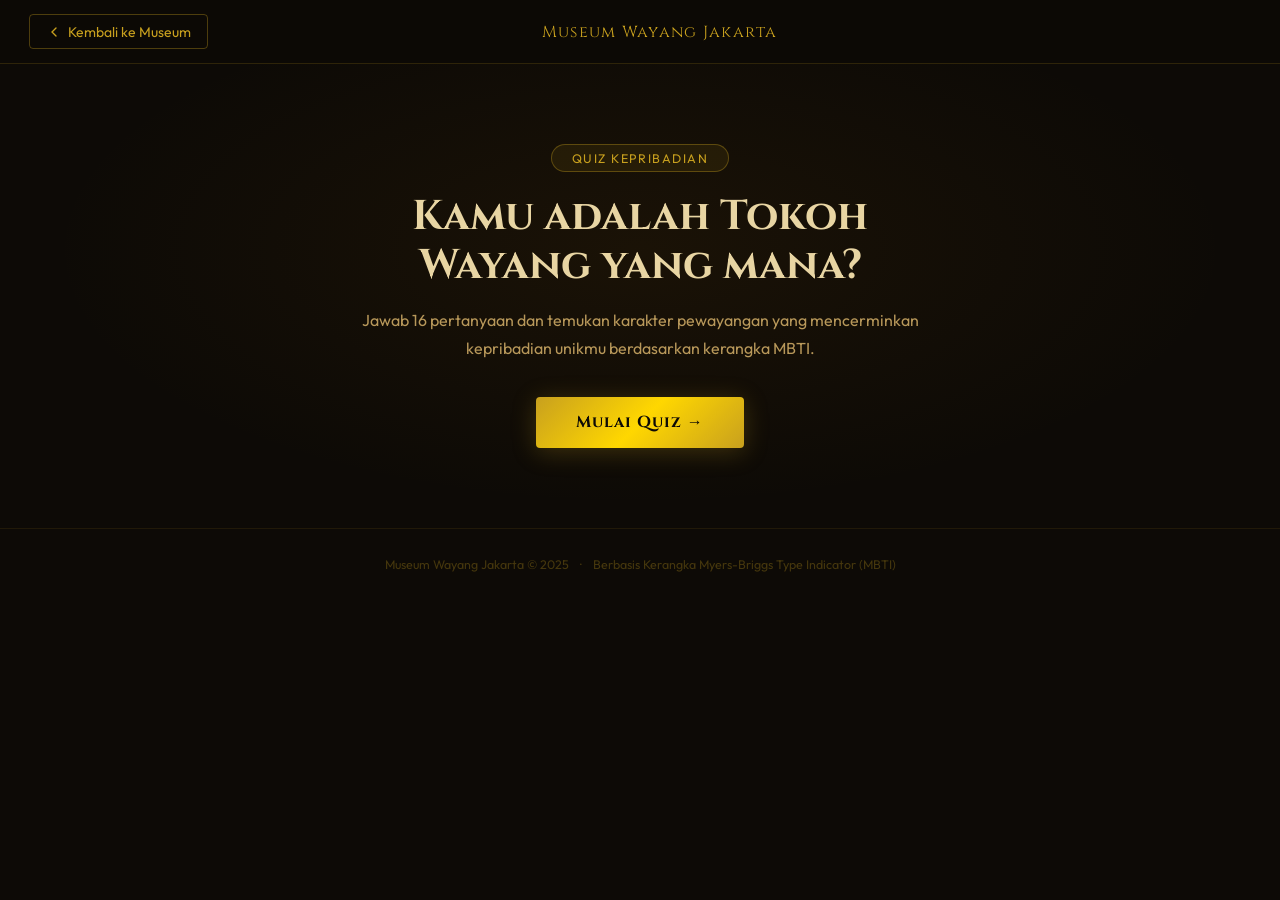
==== mbti-wayang/index.html @ e7915f81 "Upload bersih Museum Wayang" ====
﻿<!DOCTYPE html>
<html lang="id">
<head>
    <meta charset="UTF-8">
    <meta name="viewport" content="width=device-width, initial-scale=1.0">
    <title>Quiz MBTI Wayang — Museum Wayang Jakarta</title>
    <link href="https://fonts.googleapis.com/css2?family=Cinzel:wght@400;700&family=Outfit:wght@300;400;600&display=swap" rel="stylesheet">
    <link rel="stylesheet" href="style.css" />
</head>
<body>
    <header class="site-header">
        <button class="back-btn" onclick="window.location.href='../index.html'">
          <svg viewBox="0 0 24 24" fill="none" stroke="currentColor" stroke-width="2" stroke-linecap="round" width="16" height="16"><polyline points="15 18 9 12 15 6"/></svg>
          Kembali ke Museum
        </button>
        <div class="header-title">Museum Wayang Jakarta</div>
        <div class="header-spacer"></div>
    </header>
    
    <main>
        <section id="heroScreen" class="hero">
            <div class="hero-content">
                <div class="hero-badge">Quiz Kepribadian</div>
                <h1 class="hero-title">Kamu adalah Tokoh Wayang yang mana?</h1>
                <p class="hero-sub">Jawab 16 pertanyaan dan temukan karakter pewayangan yang mencerminkan kepribadian unikmu berdasarkan kerangka MBTI.</p>
                <button id="startBtn" class="btn-start">Mulai Quiz &rarr;</button>
            </div>
        </section>

        <section id="quizScreen" class="quiz-container hidden">
            <div class="progress-bar">
                <div class="progress-label">
                    <span>Pertanyaan <span id="qNum">1</span> dari 16</span>
                    <span id="qDim" class="dim-badge">E / I</span>
                </div>
                <div class="progress-track">
                    <div id="progressFill" class="progress-fill"></div>
                </div>
            </div>
            
            <div id="questionCard" class="question-card">
                <h2 id="questionText" class="question-text">Pertanyaan</h2>
                <div class="choices">
                    <button id="choiceABtn" class="choice-btn">
                        <span class="choice-letter">A</span>
                        <span id="choiceAText">Pilihan A</span>
                    </button>
                    <button id="choiceBBtn" class="choice-btn">
                        <span class="choice-letter">B</span>
                        <span id="choiceBText">Pilihan B</span>
                    </button>
                </div>
                <button id="backBtn" class="nav-ghost-btn hidden">&larr; Sebelumnya</button>
            </div>
        </section>

        <section id="resultScreen" class="result-screen hidden">
            <div class="result-card">
                <div class="result-ornament-top">
                    <svg viewBox="0 0 200 30" xmlns="http://www.w3.org/2000/svg">
                        <line x1="0" y1="15" x2="75" y2="15" stroke="rgba(200,160,30,0.45)" stroke-width="1"/>
                        <polygon points="100,3 115,15 100,27 85,15" fill="none" stroke="rgba(200,160,30,0.7)" stroke-width="1.2"/>
                        <line x1="125" y1="15" x2="200" y2="15" stroke="rgba(200,160,30,0.45)" stroke-width="1"/>
                    </svg>
                </div>
                <div id="resultType" class="result-mbti-type">MBTI</div>
                <div id="resultArchetype" class="result-archetype">Archetype</div>
                <div class="result-character-wrap">
                    <div class="result-character-frame"><span id="resultIcon"></span></div>
                    <div id="resultCharName" class="result-character-name">Nama Karakter</div>
                    <div id="resultCharSubtitle" class="result-character-subtitle">Subtitle</div>
                </div>
                <p id="resultDesc" class="result-desc"></p>
                <div class="result-quote-wrap">
                    <p id="resultQuote" class="result-quote"></p>
                    <p id="resultQuoteAttr" class="result-quote-attr"></p>
                </div>
                <div id="resultTraits" class="result-traits"></div>
                <div class="result-actions">
                    <button id="photoBoothBtn" class="btn-primary">Abadikan di Photo Booth</button>
                    <button id="retakeBtn" class="btn-secondary">Ulangi Quiz</button>
                </div>
            </div>
        </section>
    </main>

    <footer class="site-footer">
        <span>Museum Wayang Jakarta &copy; 2025</span>
        <span class="footer-sep">&middot;</span>
        <span>Berbasis Kerangka Myers-Briggs Type Indicator (MBTI)</span>
    </footer>

    <script src="quiz.js" type="module"></script>
</body>
</html>
---- mbti-wayang/style.css ----
﻿*,*::before,*::after{box-sizing:border-box;margin:0;padding:0}
:root{--gold:#c8a01e;--gold-b:#ffd700;--bg:#0d0a06;--bg2:#120d04;--text:#e8d5a3;--dim:#b8985a}
body{font-family:"Outfit",sans-serif;background:var(--bg);color:var(--text);min-height:100vh;display:flex;flex-direction:column}
.gold{color:var(--gold-b)}
.hidden{display:none!important}
.site-header{display:flex;align-items:center;justify-content:space-between;padding:.9rem 1.8rem;background:rgba(13,10,6,.97);border-bottom:1px solid rgba(200,160,30,.18);position:sticky;top:0;z-index:100}
.back-btn{display:flex;align-items:center;gap:.4rem;background:transparent;border:1px solid rgba(200,160,30,.35);color:var(--gold);padding:.45rem 1rem;border-radius:4px;cursor:pointer;font-family:"Outfit",sans-serif;font-size:.875rem;transition:all .2s}
.back-btn:hover{background:rgba(200,160,30,.1);border-color:var(--gold)}
.header-title{font-family:"Cinzel",serif;font-size:1rem;color:var(--gold);letter-spacing:.08em}
.header-spacer{width:140px}
.hero{flex:1;display:flex;align-items:center;justify-content:center;padding:5rem 1.5rem;background:radial-gradient(ellipse at 50% 40%,rgba(160,100,8,.09) 0%,transparent 65%)}
.hero-content{text-align:center;max-width:620px}
.hero-badge{display:inline-block;background:rgba(200,160,30,.09);border:1px solid rgba(200,160,30,.35);border-radius:999px;padding:.35rem 1.2rem;font-size:.78rem;color:var(--gold);letter-spacing:.12em;text-transform:uppercase;margin-bottom:1.2rem}
.hero-title{font-family:"Cinzel",serif;font-size:2.6rem;line-height:1.2;margin-bottom:1rem}
.hero-sub{color:var(--dim);font-size:1rem;line-height:1.7;margin-bottom:2.2rem}
.btn-start{display:inline-flex;align-items:center;gap:.4rem;background:linear-gradient(135deg,#c8a01e,#ffd700,#c8a01e);color:#0d0a06;font-family:"Cinzel",serif;font-weight:700;font-size:1rem;padding:.9rem 2.5rem;border:none;border-radius:4px;cursor:pointer;letter-spacing:.06em;box-shadow:0 4px 24px rgba(200,160,30,.25);transition:transform .15s,box-shadow .15s}
.btn-start:hover{transform:translateY(-2px);box-shadow:0 8px 32px rgba(200,160,30,.4)}
.quiz-container{flex:1;max-width:720px;width:100%;margin:0 auto;padding:2.5rem 1.2rem}
.progress-label{display:flex;justify-content:space-between;align-items:center;margin-bottom:.6rem;font-size:.85rem;color:var(--dim)}
.dim-badge{background:rgba(200,160,30,.1);border:1px solid rgba(200,160,30,.3);border-radius:999px;padding:.2rem .8rem;color:var(--gold);font-size:.75rem;letter-spacing:.08em}
.progress-track{background:rgba(255,255,255,.08);height:4px;border-radius:2px;margin-bottom:2rem;overflow:hidden}
.progress-fill{background:linear-gradient(90deg,#c8a01e,#ffd700);height:100%;width:0%;transition:width .35s ease;border-radius:2px}
.question-card{background:rgba(255,255,255,.035);border:1px solid rgba(200,160,30,.2);border-radius:12px;padding:2.5rem}
.question-text{font-family:"Cinzel",serif;font-size:1.25rem;text-align:center;margin-bottom:2rem;line-height:1.5}
.choices{display:flex;flex-direction:column;gap:1rem}
.choice-btn{width:100%;background:rgba(255,255,255,.025);border:1px solid rgba(200,160,30,.22);padding:1.2rem 1.2rem;border-radius:8px;cursor:pointer;display:flex;align-items:center;gap:1rem;color:var(--text);font-family:"Outfit",sans-serif;font-size:.975rem;text-align:left;transition:all .2s}
.choice-btn:hover{border-color:var(--gold-b);background:rgba(200,160,30,.09)}
.choice-letter{background:var(--gold);color:#0d0a06;border-radius:50%;width:32px;height:32px;display:inline-flex;align-items:center;justify-content:center;font-weight:700;flex-shrink:0}
.nav-ghost-btn{background:transparent;border:none;color:var(--dim);cursor:pointer;font-size:.875rem;margin-top:1.5rem;padding:.4rem .5rem;transition:color .2s}
.nav-ghost-btn:hover{color:var(--gold)}
.result-screen{flex:1;padding:2.5rem 1rem}
.result-card{background:linear-gradient(180deg,#120d04 0%,#0d0a06 100%);border:1px solid rgba(200,160,30,.45);border-radius:16px;padding:3rem 2.5rem;max-width:720px;margin:0 auto}
.result-ornament-top{text-align:center;margin-bottom:2rem}
.result-mbti-type{font-family:"Cinzel",serif;font-size:4rem;color:var(--gold-b);text-align:center;line-height:1;margin-bottom:.4rem;text-shadow:0 0 30px rgba(255,215,0,.3)}
.result-archetype{text-align:center;font-size:1rem;letter-spacing:.2em;text-transform:uppercase;color:var(--dim);margin-bottom:2rem}
.result-character-wrap{text-align:center;margin-bottom:2rem}
.result-character-frame{width:110px;height:110px;border:2px solid var(--gold);border-radius:50%;background:rgba(200,160,30,.08);margin:0 auto 1rem;display:flex;align-items:center;justify-content:center;font-size:3.5rem;box-shadow:0 0 24px rgba(200,160,30,.15)}
.result-character-name{font-family:"Cinzel",serif;font-size:2rem;color:var(--gold-b);margin-bottom:.4rem}
.result-character-subtitle{color:var(--dim);font-size:.95rem}
.result-desc{line-height:1.85;color:#d4b896;margin:2rem 0;white-space:pre-line;font-size:.975rem}
.result-quote-wrap{border-left:3px solid var(--gold);padding-left:1.5rem;margin:2rem 0}
.result-quote{font-style:italic;font-size:1.05rem;margin-bottom:.5rem}
.result-quote-attr{color:rgba(200,160,30,.75);font-size:.875rem}
.result-traits{display:flex;flex-wrap:wrap;gap:.5rem;margin:2rem 0;justify-content:center}
.trait-chip{background:rgba(200,160,30,.09);border:1px solid rgba(200,160,30,.35);border-radius:999px;padding:.4rem 1rem;font-size:.82rem;color:var(--gold)}
.result-actions{display:flex;gap:.8rem;justify-content:center;flex-wrap:wrap;margin-top:2.5rem}
.btn-primary{display:inline-flex;align-items:center;gap:.4rem;background:linear-gradient(135deg,#c8a01e,#ffd700);color:#0d0a06;font-family:"Cinzel",serif;font-weight:700;font-size:.9rem;padding:.8rem 2rem;border:none;border-radius:4px;cursor:pointer;letter-spacing:.05em;transition:transform .15s}
.btn-primary:hover{transform:translateY(-2px)}
.btn-secondary{border:1px solid rgba(200,160,30,.4);color:var(--gold);background:transparent;font-family:"Outfit",sans-serif;padding:.8rem 2rem;border-radius:4px;cursor:pointer;font-size:.9rem;transition:all .2s}
.btn-secondary:hover{background:rgba(200,160,30,.08);border-color:var(--gold)}
.site-footer{text-align:center;padding:1.8rem;color:rgba(200,160,30,.3);font-size:.78rem;border-top:1px solid rgba(200,160,30,.1)}
.footer-sep{margin:0 .5rem}
@media(max-width:600px){.hero-title{font-size:1.75rem}.result-mbti-type{font-size:3rem}.result-character-name{font-size:1.5rem}.result-card{padding:1.8rem 1.2rem}.question-card{padding:1.8rem 1.2rem}.header-title{display:none}.header-spacer{display:none}}
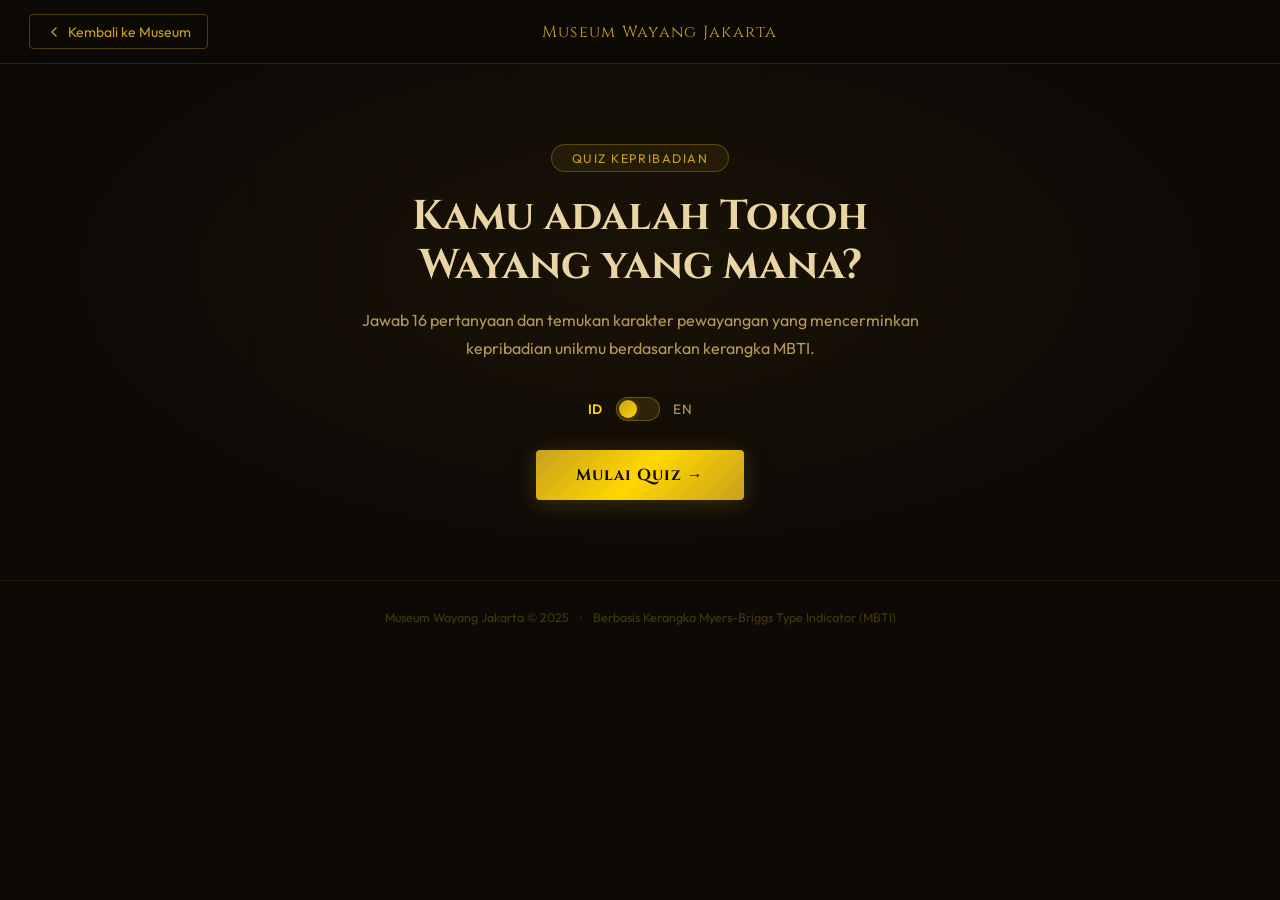
==== commit 1f37091a: "update 002" ====
--- a/mbti-wayang/index.html
+++ b/mbti-wayang/index.html
@@ -1,4 +1,4 @@
-﻿<!DOCTYPE html>
+<!DOCTYPE html>
 <html lang="id">
 <head>
     <meta charset="UTF-8">
@@ -6,6 +6,14 @@
     <title>Quiz MBTI Wayang — Museum Wayang Jakarta</title>
     <link href="https://fonts.googleapis.com/css2?family=Cinzel:wght@400;700&family=Outfit:wght@300;400;600&display=swap" rel="stylesheet">
     <link rel="stylesheet" href="style.css" />
+<!-- Google tag (gtag.js) -->
+<script async src="https://www.googletagmanager.com/gtag/js?id=G-3VFEQFNBBJ"></script>
+<script>
+  window.dataLayer = window.dataLayer || [];
+  function gtag(){dataLayer.push(arguments);}
+  gtag('js', new Date());
+  gtag('config', 'G-3VFEQFNBBJ');
+</script>
 </head>
 <body>
     <header class="site-header">
@@ -23,6 +31,13 @@
                 <div class="hero-badge">Quiz Kepribadian</div>
                 <h1 class="hero-title">Kamu adalah Tokoh Wayang yang mana?</h1>
                 <p class="hero-sub">Jawab 16 pertanyaan dan temukan karakter pewayangan yang mencerminkan kepribadian unikmu berdasarkan kerangka MBTI.</p>
+                <div class="lang-toggle" id="langToggle">
+                    <span class="lang-option active" data-lang="id">ID</span>
+                    <div class="lang-slider-track" id="langSliderTrack">
+                        <div class="lang-slider-thumb"></div>
+                    </div>
+                    <span class="lang-option" data-lang="en">EN</span>
+                </div>
                 <button id="startBtn" class="btn-start">Mulai Quiz &rarr;</button>
             </div>
         </section>
@@ -76,6 +91,10 @@
                     <p id="resultQuoteAttr" class="result-quote-attr"></p>
                 </div>
                 <div id="resultTraits" class="result-traits"></div>
+                <div class="mbti-explanation" id="mbtiExplanation">
+                    <div class="mbti-explanation-title" id="mbtiExplanationTitle">Tentang Tipe MBTI-mu</div>
+                    <p class="mbti-explanation-text" id="mbtiExplanationText"></p>
+                </div>
                 <div class="result-actions">
                     <button id="photoBoothBtn" class="btn-primary">Abadikan di Photo Booth</button>
                     <button id="retakeBtn" class="btn-secondary">Ulangi Quiz</button>
@@ -90,6 +109,8 @@
         <span>Berbasis Kerangka Myers-Briggs Type Indicator (MBTI)</span>
     </footer>
 
-    <script src="quiz.js" type="module"></script>
+    <script src="lang.js"></script>
+    <script src="quiz.js"></script>
 </body>
 </html>
+
--- a/mbti-wayang/style.css
+++ b/mbti-wayang/style.css
@@ -1,4 +1,4 @@
-﻿*,*::before,*::after{box-sizing:border-box;margin:0;padding:0}
+*,*::before,*::after{box-sizing:border-box;margin:0;padding:0}
 :root{--gold:#c8a01e;--gold-b:#ffd700;--bg:#0d0a06;--bg2:#120d04;--text:#e8d5a3;--dim:#b8985a}
 body{font-family:"Outfit",sans-serif;background:var(--bg);color:var(--text);min-height:100vh;display:flex;flex-direction:column}
 .gold{color:var(--gold-b)}
@@ -48,6 +48,16 @@
 .btn-primary:hover{transform:translateY(-2px)}
 .btn-secondary{border:1px solid rgba(200,160,30,.4);color:var(--gold);background:transparent;font-family:"Outfit",sans-serif;padding:.8rem 2rem;border-radius:4px;cursor:pointer;font-size:.9rem;transition:all .2s}
 .btn-secondary:hover{background:rgba(200,160,30,.08);border-color:var(--gold)}
+.lang-toggle{display:flex;align-items:center;gap:.8rem;justify-content:center;margin-bottom:1.8rem}
+.lang-option{font-size:.85rem;color:var(--dim);cursor:pointer;letter-spacing:.06em;transition:color .2s;user-select:none;font-weight:400}
+.lang-option.active{color:var(--gold-b);font-weight:600}
+.lang-slider-track{width:44px;height:24px;background:rgba(200,160,30,.15);border:1px solid rgba(200,160,30,.4);border-radius:12px;position:relative;cursor:pointer;transition:background .25s}
+.lang-slider-track:hover{background:rgba(200,160,30,.22)}
+.lang-slider-thumb{width:18px;height:18px;background:linear-gradient(135deg,#c8a01e,#ffd700);border-radius:50%;position:absolute;top:2px;left:2px;transition:left .25s ease;box-shadow:0 1px 6px rgba(200,160,30,.35)}
+.lang-slider-track.en .lang-slider-thumb{left:22px}
+.mbti-explanation{margin:2rem 0;padding:1.5rem;background:rgba(200,160,30,.05);border:1px solid rgba(200,160,30,.2);border-radius:10px}
+.mbti-explanation-title{font-family:"Cinzel",serif;font-size:1.05rem;color:var(--gold-b);margin-bottom:1rem;text-align:center;letter-spacing:.06em}
+.mbti-explanation-text{color:#d4b896;line-height:1.85;font-size:.95rem;white-space:pre-line}
 .site-footer{text-align:center;padding:1.8rem;color:rgba(200,160,30,.3);font-size:.78rem;border-top:1px solid rgba(200,160,30,.1)}
 .footer-sep{margin:0 .5rem}
 @media(max-width:600px){.hero-title{font-size:1.75rem}.result-mbti-type{font-size:3rem}.result-character-name{font-size:1.5rem}.result-card{padding:1.8rem 1.2rem}.question-card{padding:1.8rem 1.2rem}.header-title{display:none}.header-spacer{display:none}}
